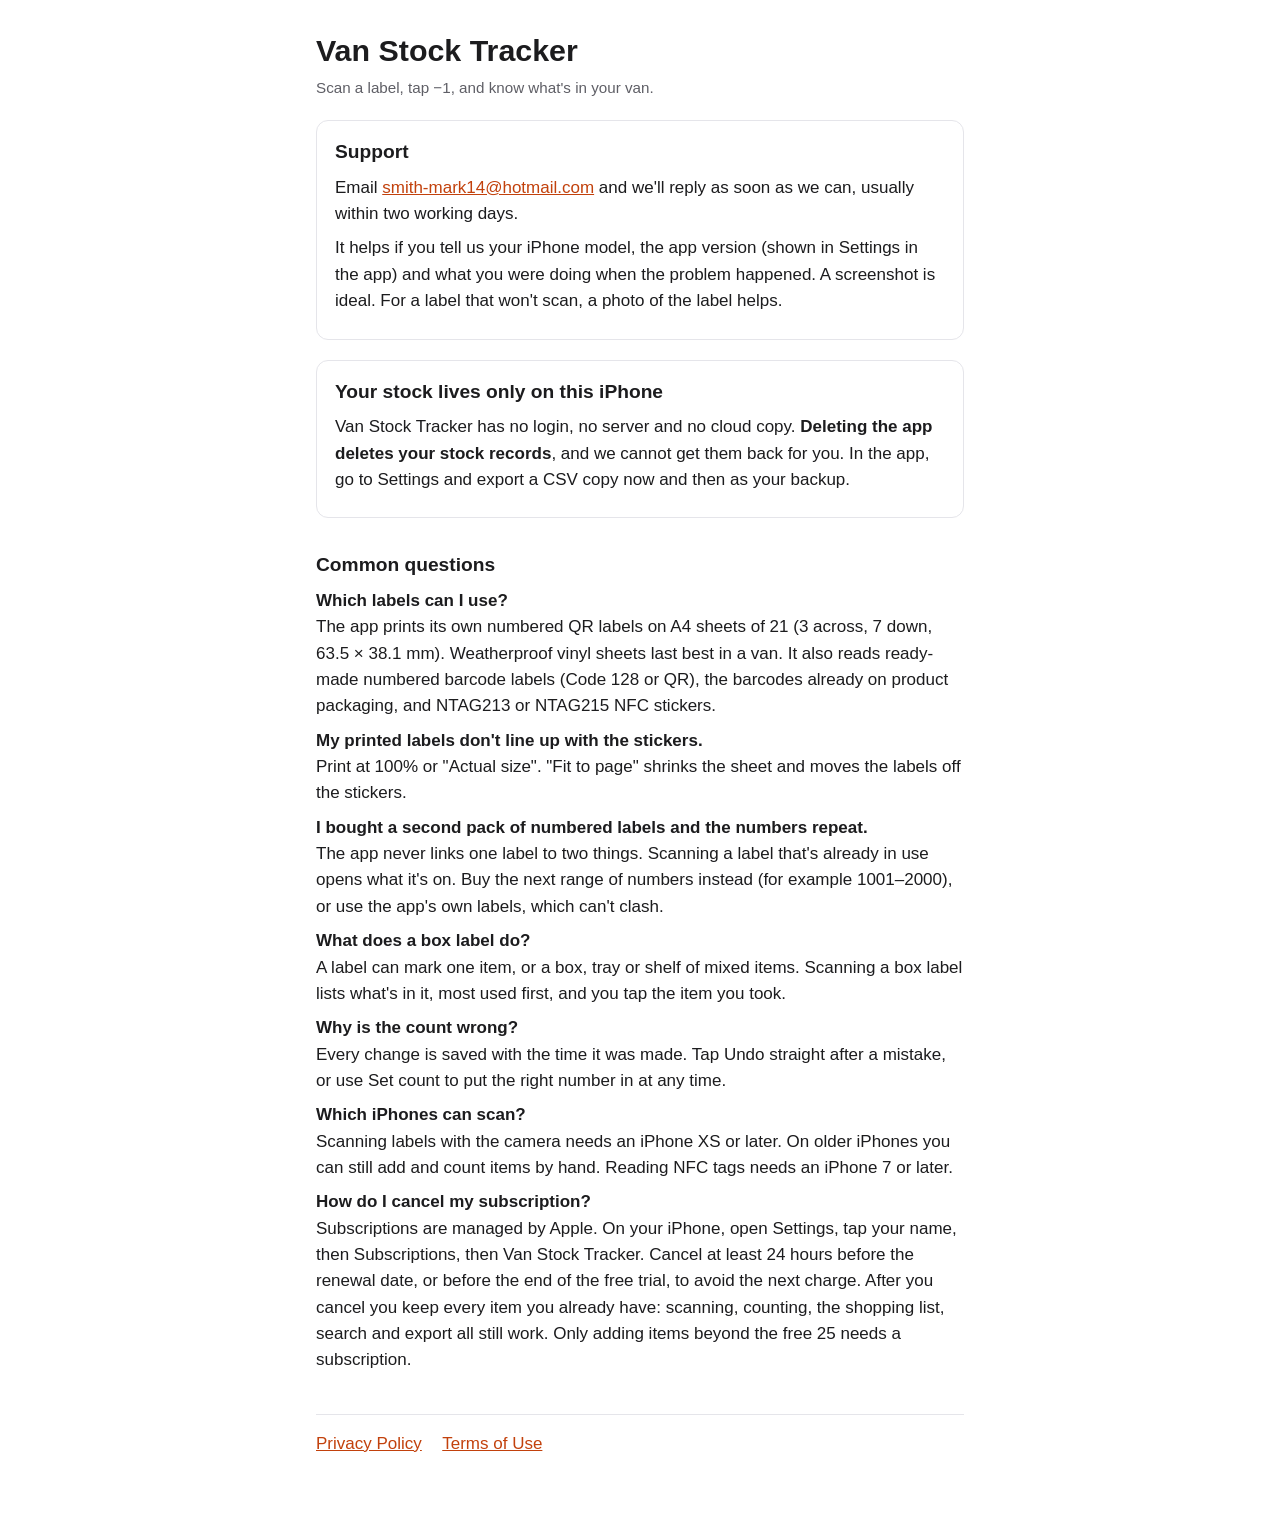
==== index.html @ 2bf3805e "Van Stock Tracker support site Co-Authored-By: Claude Opus 5.5 <noreply@anthropic.com>" ====
<!DOCTYPE html>
<html lang="en-GB">
<head>
<meta charset="utf-8">
<meta name="viewport" content="width=device-width, initial-scale=1">
<title>Van Stock Tracker Support</title>
<link rel="stylesheet" href="style.css">
</head>
<body>
<main>
  <h1>Van Stock Tracker</h1>
  <p class="muted">Scan a label, tap &minus;1, and know what's in your van.</p>

  <div class="card">
    <h2 style="margin-top:0">Support</h2>
    <p>Email <a href="mailto:smith-mark14@hotmail.com?subject=Van%20Stock%20Tracker">smith-mark14@hotmail.com</a>
       and we'll reply as soon as we can, usually within two working days.</p>
    <p>It helps if you tell us your iPhone model, the app version (shown in Settings in the app) and what you were
       doing when the problem happened. A screenshot is ideal. For a label that won't scan, a photo of the label helps.</p>
  </div>

  <div class="card">
    <h2 style="margin-top:0">Your stock lives only on this iPhone</h2>
    <p>Van Stock Tracker has no login, no server and no cloud copy. <strong>Deleting the app deletes your stock
    records</strong>, and we cannot get them back for you. In the app, go to Settings and export a CSV copy now and
    then as your backup.</p>
  </div>

  <h2>Common questions</h2>

  <p><strong>Which labels can I use?</strong><br>
  The app prints its own numbered QR labels on A4 sheets of 21 (3 across, 7 down, 63.5 &times; 38.1 mm). Weatherproof
  vinyl sheets last best in a van. It also reads ready-made numbered barcode labels (Code 128 or QR), the barcodes
  already on product packaging, and NTAG213 or NTAG215 NFC stickers.</p>

  <p><strong>My printed labels don't line up with the stickers.</strong><br>
  Print at 100% or "Actual size". "Fit to page" shrinks the sheet and moves the labels off the stickers.</p>

  <p><strong>I bought a second pack of numbered labels and the numbers repeat.</strong><br>
  The app never links one label to two things. Scanning a label that's already in use opens what it's on. Buy the next
  range of numbers instead (for example 1001&ndash;2000), or use the app's own labels, which can't clash.</p>

  <p><strong>What does a box label do?</strong><br>
  A label can mark one item, or a box, tray or shelf of mixed items. Scanning a box label lists what's in it, most
  used first, and you tap the item you took.</p>

  <p><strong>Why is the count wrong?</strong><br>
  Every change is saved with the time it was made. Tap Undo straight after a mistake, or use Set count to put the right
  number in at any time.</p>

  <p><strong>Which iPhones can scan?</strong><br>
  Scanning labels with the camera needs an iPhone XS or later. On older iPhones you can still add and count items by
  hand. Reading NFC tags needs an iPhone 7 or later.</p>

  <p><strong>How do I cancel my subscription?</strong><br>
  Subscriptions are managed by Apple. On your iPhone, open Settings, tap your name, then Subscriptions, then Van Stock
  Tracker. Cancel at least 24 hours before the renewal date, or before the end of the free trial, to avoid the next
  charge. After you cancel you keep every item you already have: scanning, counting, the shopping list, search and
  export all still work. Only adding items beyond the free 25 needs a subscription.</p>

  <nav>
    <a href="privacy.html">Privacy Policy</a>
    <a href="terms.html">Terms of Use</a>
  </nav>
</main>
</body>
</html>
---- style.css ----
:root {
  --bg: #ffffff;
  --text: #1c1c1e;
  --muted: #5f5f66;
  --accent: #c2410c;
  --rule: #e5e5ea;
}
@media (prefers-color-scheme: dark) {
  :root { --bg: #111113; --text: #f2f2f7; --muted: #a1a1aa; --accent: #fb923c; --rule: #2c2c2e; }
}
* { box-sizing: border-box; }
body {
  margin: 0;
  background: var(--bg);
  color: var(--text);
  font: 17px/1.55 -apple-system, BlinkMacSystemFont, "Segoe UI", Roboto, sans-serif;
}
main { max-width: 680px; margin: 0 auto; padding: 32px 16px 64px; }
h1 { font-size: 1.9rem; line-height: 1.2; margin: 0 0 4px; }
h2 { font-size: 1.2rem; margin: 2rem 0 0.5rem; }
p, li { margin: 0.5rem 0; }
a { color: var(--accent); }
.muted { color: var(--muted); font-size: 0.95rem; }
.card { border: 1px solid var(--rule); border-radius: 12px; padding: 16px 18px; margin: 1.25rem 0; }
nav { margin-top: 2.5rem; padding-top: 1rem; border-top: 1px solid var(--rule); }
nav a { margin-right: 1rem; }
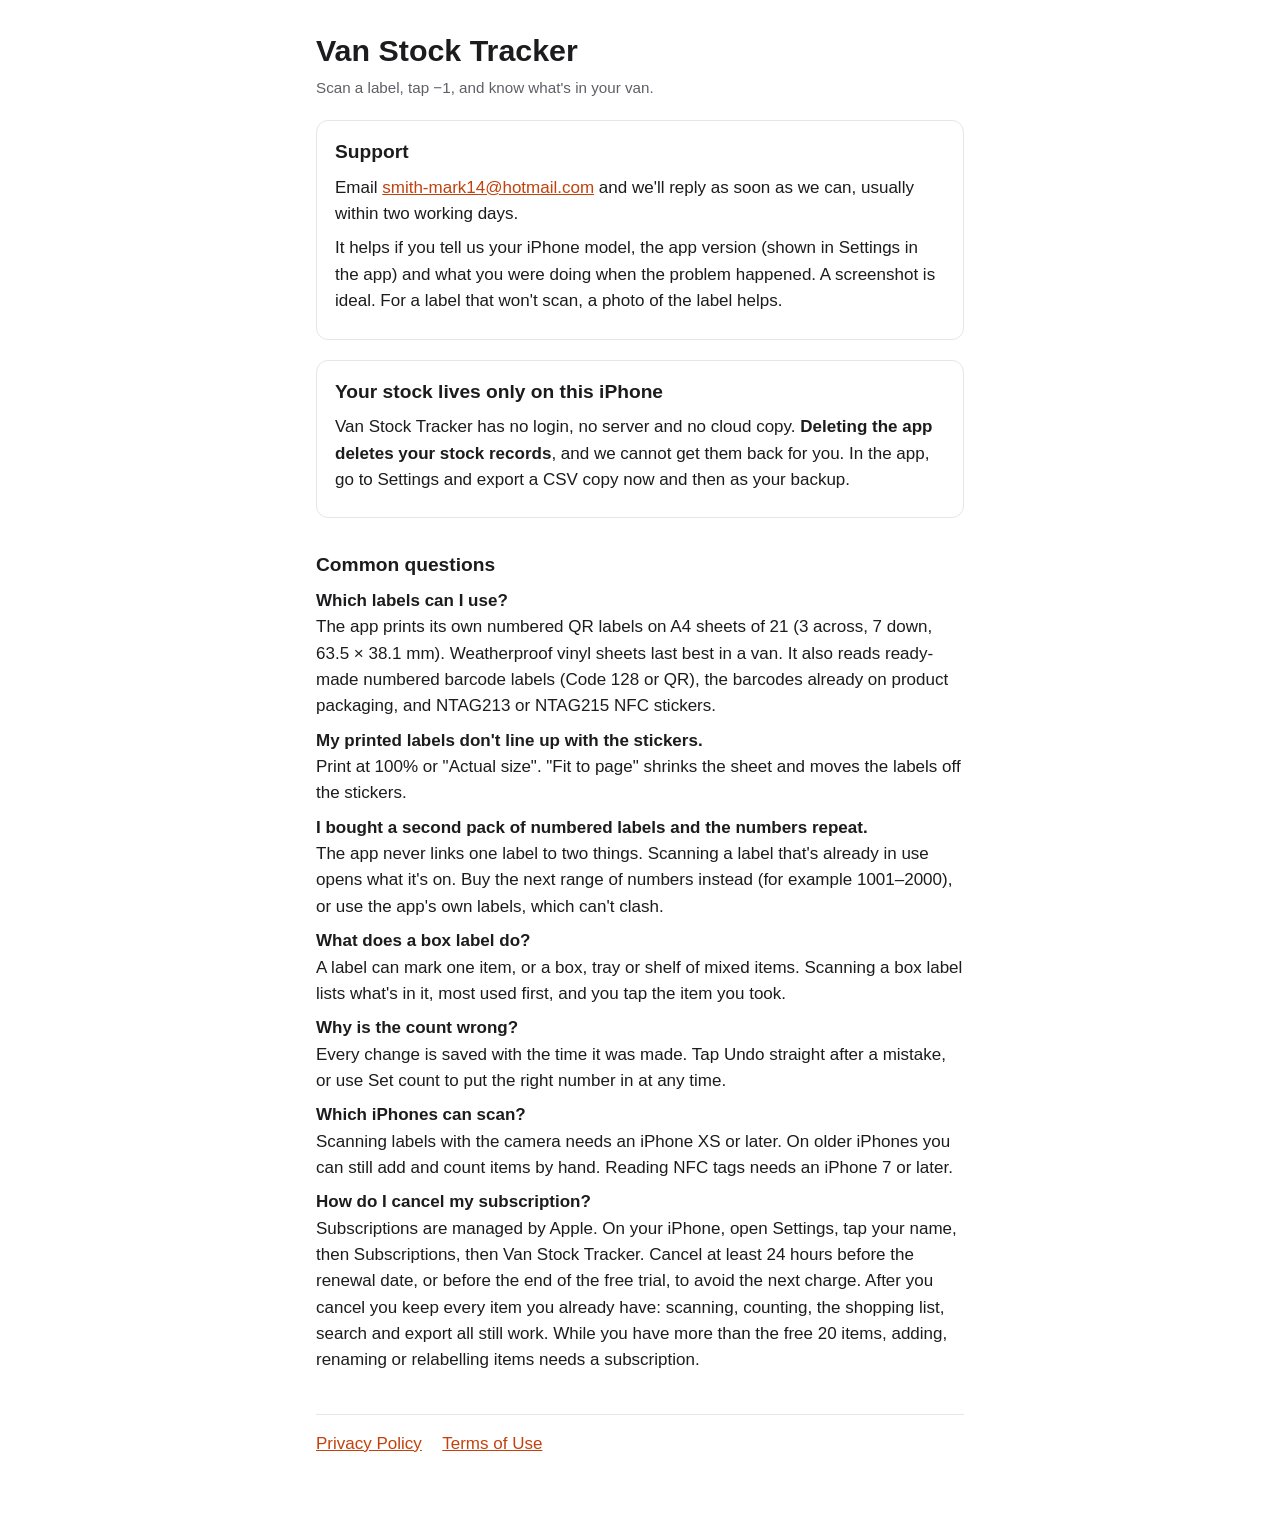
==== commit 260c7e98: "Free tier is 20 items; over-limit and import rules Co-Authored-By: Claude Opus 5.5 <noreply@anthropi" ====
--- a/index.html
+++ b/index.html
@@ -56,7 +56,7 @@
   Subscriptions are managed by Apple. On your iPhone, open Settings, tap your name, then Subscriptions, then Van Stock
   Tracker. Cancel at least 24 hours before the renewal date, or before the end of the free trial, to avoid the next
   charge. After you cancel you keep every item you already have: scanning, counting, the shopping list, search and
-  export all still work. Only adding items beyond the free 25 needs a subscription.</p>
+  export all still work. While you have more than the free 20 items, adding, renaming or relabelling items needs a subscription.</p>
 
   <nav>
     <a href="privacy.html">Privacy Policy</a>
